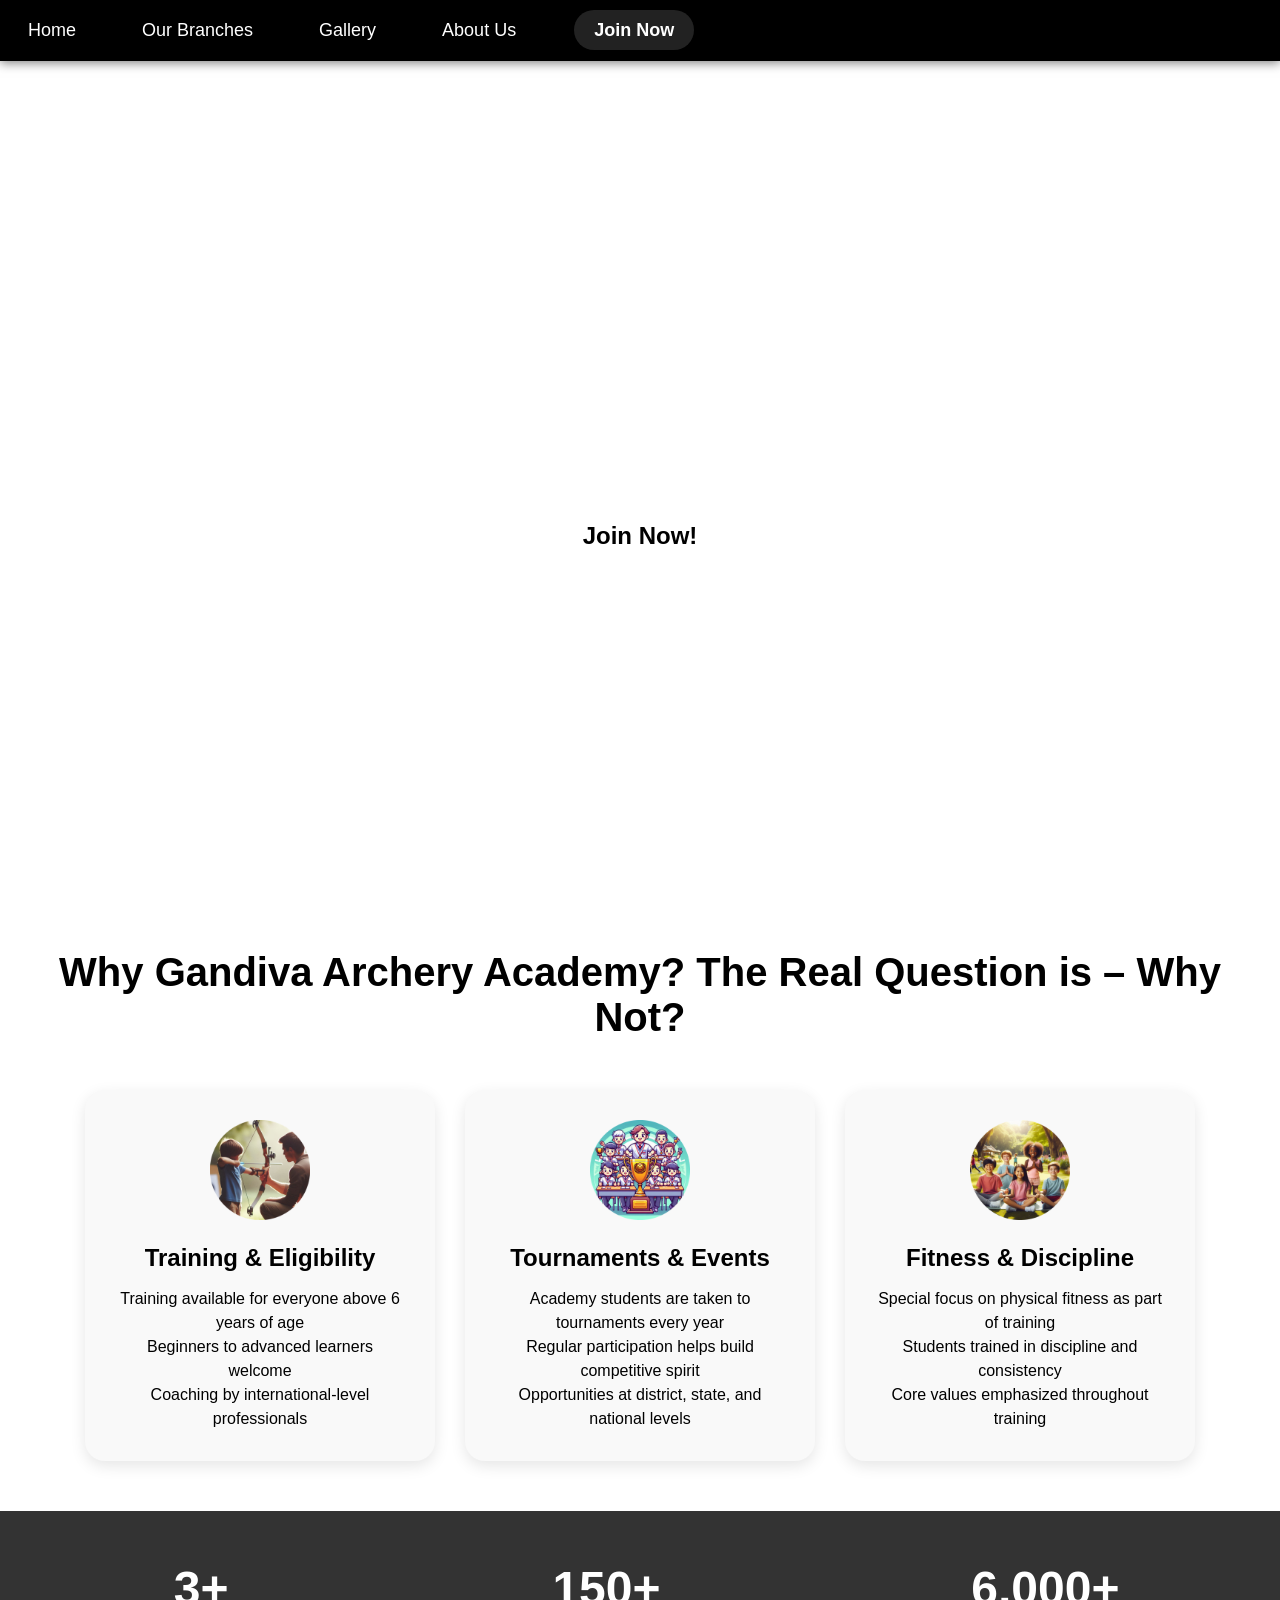
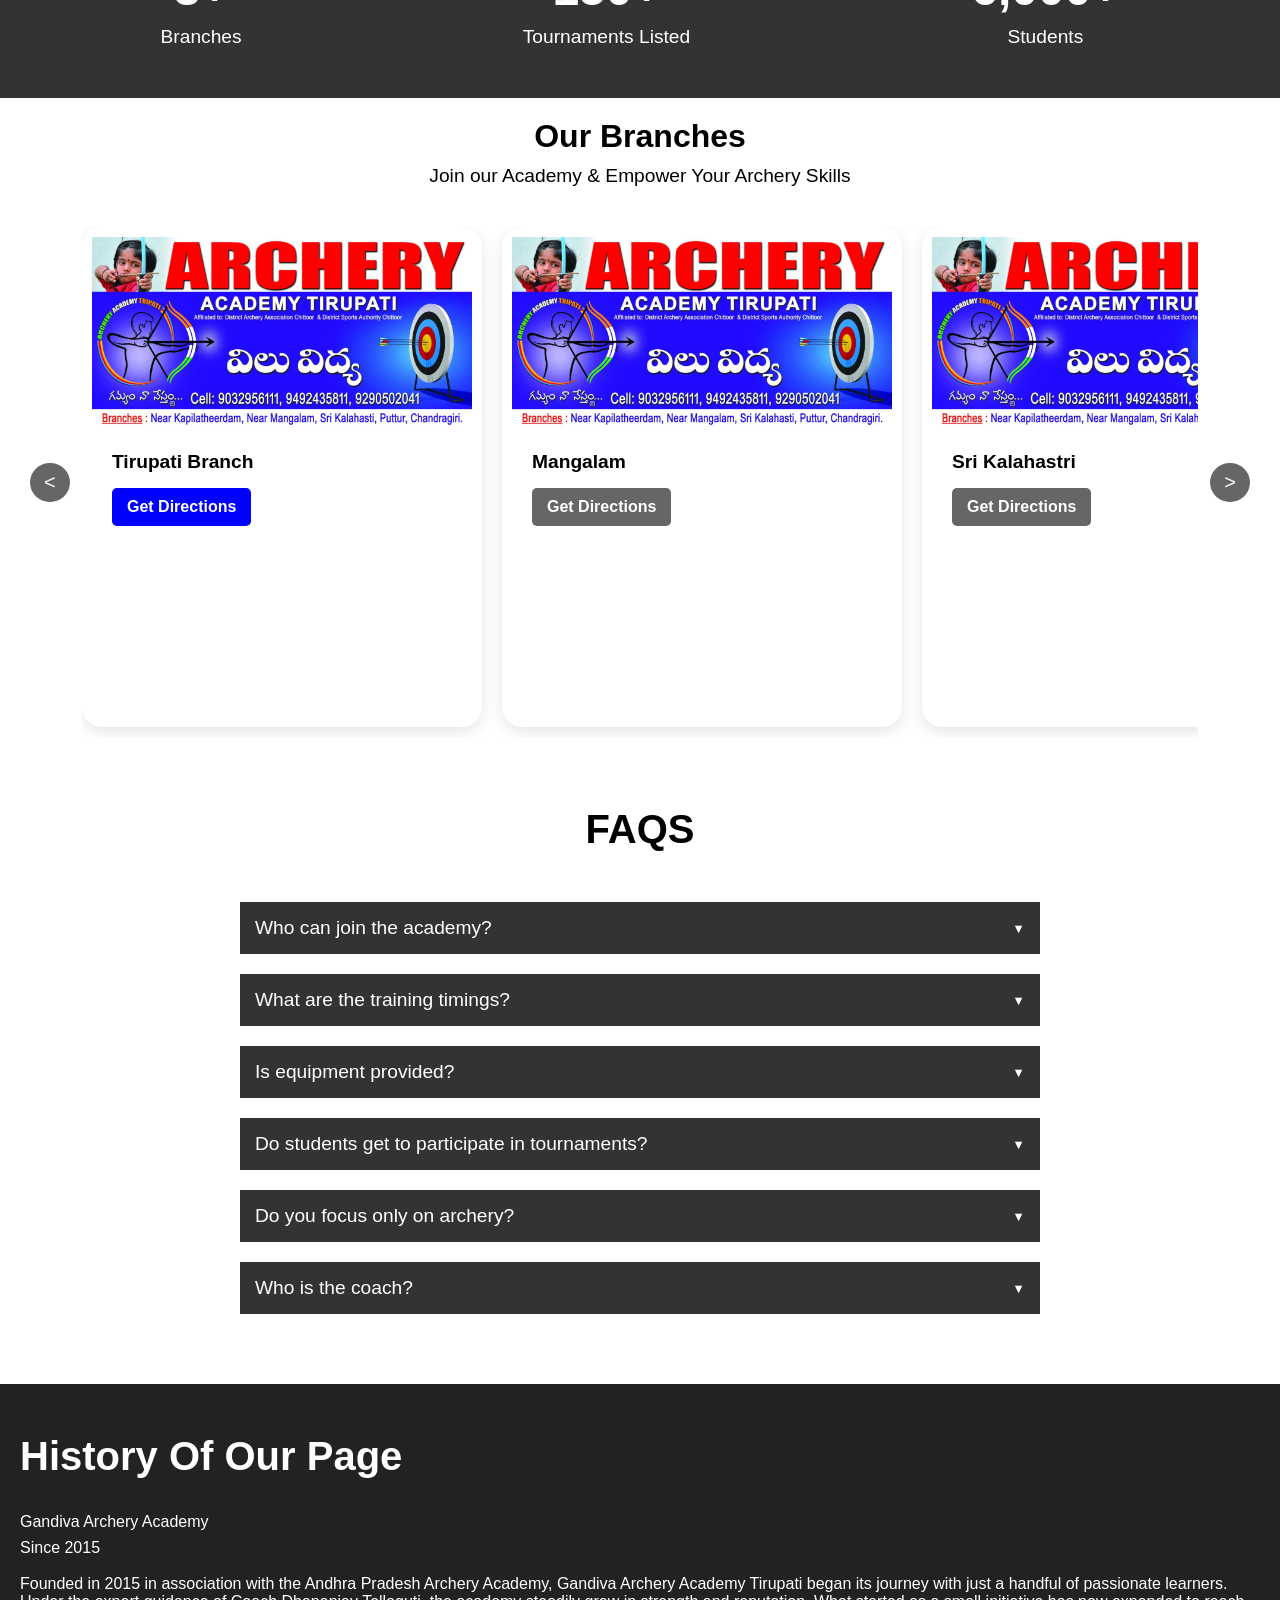
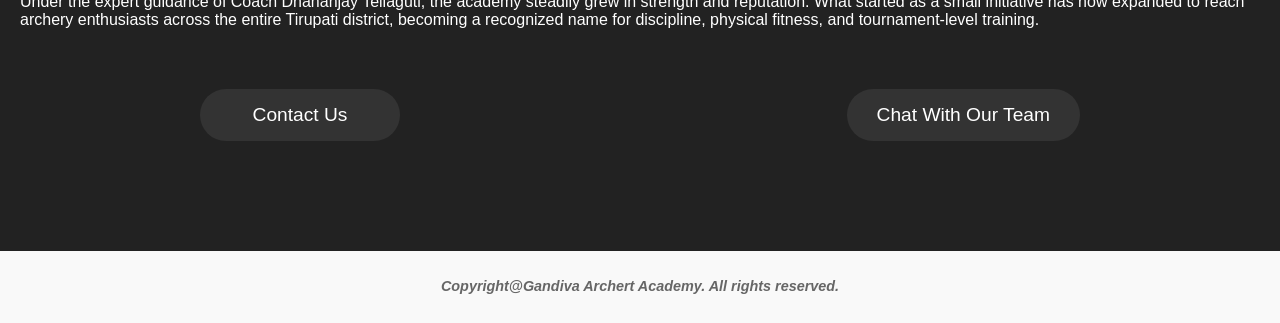
==== index.html @ 9c1a4961 "Add files via upload" ====
<!DOCTYPE html>
<html lang="en">

<head>
    <meta charset="UTF-8">
    <meta name="viewport" content="width=device-width, initial-scale=1.0">
    <title>Siddharth's Professional Meme Page</title>
    <link rel="stylesheet" href="styles.css">
    <link rel="stylesheet" href="https://cdnjs.cloudflare.com/ajax/libs/font-awesome/6.7.2/css/all.min.css"
        integrity="sha512-Evv84Mr4kqVGRNSgIGL/F/aIDqQb7xQ2vcrdIwxfjThSH8CSR7PBEakCr51Ck+w+/U6swU2Im1vVX0SVk9ABhg=="
        crossorigin="anonymous" referrerpolicy="no-referrer" />

</head>
<body>
    <!-- Navigation Menu -->
    <nav>
        <div class="menu-toggle" id="mobile-menu">
            <span class="bar"></span>
            <span class="bar"></span>
            <span class="bar"></span>
        </div>
        <!-- <div class="close-icon" id="close-icon">
        <i class="fas fa-times"></i>
        </div> -->
        <ul class="nav-list">
            <li><a href="#home" onclick="scrollToSection(event, 'home')">Home</a></li>
            <li><a href="#events" onclick="scrollToSection(event, 'events')">Our Branches</a></li>
            <li><a href="gallery.html">Gallery</a></li>
            <li><a href="#about" onclick="scrollToSection(event, 'about')">About Us</a></li>
            <li><a href="#" target="_blank" class="join">Join Now</a></li>
        </ul>
        <script>
            function scrollToSection(event, sectionId) {
                event.preventDefault();
                const section = document.getElementById(sectionId);
                if (section) {
                    section.scrollIntoView({ behavior: 'smooth' });
                }
            }
        </script>
    </nav>

    <!-- Hero Section -->
    <section id="home" class="hero">
        <div class="video-container">
            <video autoplay loop muted playsinline>
                <source src="videos/WhatsApp Video 2025-05-01 at 15.50.13.mp4" type="video/mp4">
            </video>
        </div>
        <div class="hero-content">
            <h1 id="typing-effect"></h1>
            <h2>Gandiva Archery Academy</h2>
            <script>
                const text = "JOIN THE LEGACY OF GANDIVA ARCHERY ACADEMY";
                let index = 0;
                function typeEffect() {
                    const typingElement = document.getElementById('typing-effect');
                    if (index < text.length) {
                        typingElement.textContent += text.charAt(index);
                        index++;
                        setTimeout(typeEffect, 150);
                    }
                }

                document.addEventListener('DOMContentLoaded', typeEffect);
            </script>
            <a href="https://www.instagram.com/siddhartha_memes/" target="_blank" class="cta-button">Join Now!</a>
        </div>
        <!-- Social Media Links -->
    </section>

    <!-- Features Section -->
    <section class="features">
        <h2>Why Gandiva Archery Academy? The Real Question is – Why Not?</h2>

        <div class="feature-cards">
            <div class="feature-card">
                <img src="images/Picsart_25-05-01_09-37-29-651.png" alt="Instant Updates">
                <h3>Training & Eligibility</h3>
                <p>Training available for everyone above 6 years of age</p>
                <p>Beginners to advanced learners welcome</p>
                <p>Coaching by international-level professionals</p>
            </div>

            <div class="feature-card">
                <img src="images/Picsart_25-05-01_09-37-50-270.png" alt="Fun Memes">
                <h3>Tournaments & Events</h3>
                <p>Academy students are taken to tournaments every year</p>
                <p>Regular participation helps build competitive spirit</p>
                <p>Opportunities at district, state, and national levels</p>
            </div>

            <div class="feature-card">
                <img src="images/Picsart_25-05-01_09-38-07-633.png" alt="Skills Growth">
                <h3>Fitness & Discipline</h3>
                <p>Special focus on physical fitness as part of training</p>
                <p>Students trained in discipline and consistency</p>
                <p>Core values emphasized throughout training</p>
                
            </div>
        </div>
    </section>

    <!-- Stats Section -->
    <section class="stats">
        <div class="stats-container">
            <div class="stat">
                <div class="stat-number">3+</div>
                <div class="stat-label">Branches</div>
            </div>

            <div class="stat">
                <div class="stat-number">150+</div>
                <div class="stat-label">Tournaments Listed</div>
            </div>

            <div class="stat">
                <div class="stat-number">6,000+</div>
                <div class="stat-label">Students</div>
            </div>
        </div>
    </section>

    <!-- Events Section -->
    <section id="events" class="events">
        <h2>Our Branches</h2>
        <p>Join our Academy & Empower Your Archery Skills</p>

        <div class="scroll-container">
            <button class="scroll-button left">&lt;</button>

            <div class="events-container">
                <div class="event-card">
                    <img src="images/WhatsApp Image 2025-04-28 at 11.18.06.jpeg" alt="IOT DAY" class="event-image">
                    <div class="event-details">
                        <h4>Tirupati Branch </h4>
        
                        <a href="https://maps.app.goo.gl/iEU2WE9cXmrAGyV1A" class="register-open-button">Get Directions</a>
                    </div>
                </div>
                <div class="event-card">
                    <img src="images/WhatsApp Image 2025-04-28 at 11.18.06.jpeg" alt="Siddharth Quest 2K25" class="event-image">
                    <div class="event-details">
                        <h4>Mangalam</h4>
                        <a href="https://maps.app.goo.gl/zHtxV1F56k3gF4SAA" class="register-closed-button">Get Directions</a>
                    </div>
                </div>
                
                <div class="event-card">
                    <img src="images/WhatsApp Image 2025-04-28 at 11.18.06.jpeg" alt="Siddharth HackFest 2K25" class="event-image">
                    <div class="event-details">
                        <h4>Sri Kalahastri</h4>
                        <a href="https://maps.app.goo.gl/9iZY21duYZuy96Hw5" class="register-closed-button">Get Directions</a>
                    </div>
                </div>
                
            </div>
            <button class="scroll-button right">&gt;</button>
        </div>
    </section>

    <!-- FAQs Section -->
    <section class="faqs">
        <h2>FAQS</h2>

        <div class="faq-container">
            <details class="faq-item">
                <summary class="faq-question"> Who can join the academy?</summary>
                <div class="faq-answer">Anyone aged 6 and above is welcome to join! We train beginners and experienced archers alike.</div>
            </details>

            <details class="faq-item">
                <summary class="faq-question">What are the training timings?</summary>
                <div class="faq-answer">Timings vary based on batches. Please contact us directly or visit the academy for the latest schedule.</div>
            </details>

            <details class="faq-item">
                <summary class="faq-question">Is equipment provided?</summary>
                <div class="faq-answer">Yes, all essential archery equipment is provided during training sessions.</div>
            </details>

            <details class="faq-item">
                <summary class="faq-question">Do students get to participate in tournaments?</summary>
                <div class="faq-answer">Absolutely! We encourage and train our students for state and national level tournaments every year.</div>
            </details>

            <details class="faq-item">
                <summary class="faq-question">Do you focus only on archery?</summary>
                <div class="faq-answer">While archery is our core focus, we also emphasize physical fitness and discipline as key elements of the training.</div>
            </details>

            <details class="faq-item">
                <summary class="faq-question">Who is the coach?</summary>
                <div class="faq-answer">Our sessions are led by Coach Dhananjay Tellaguti, in collaboration with the Andhra Pradesh Archery Academy.</div>
            </details>
        </div>
    </section>

    <!-- History Section -->
    <section id="about" class="history">
        <h2>History Of Our Page</h2>
        <p> Gandiva Archery Academy
            <br>
            Since 2015
<p>

</p>
Founded in 2015 in association with the Andhra Pradesh Archery Academy, Gandiva Archery Academy Tirupati began its journey with just a handful of passionate learners. Under the expert guidance of Coach Dhananjay Tellaguti, the academy steadily grew in strength and reputation.
What started as a small initiative has now expanded to reach archery enthusiasts across the entire Tirupati district, becoming a recognized name for discipline, physical fitness, and tournament-level training.
        <div class="contact-buttons">
            <a href="#" target="_blank" class="contact-button">Contact Us</a>
            <a href="#" target="_blank" class="contact-button">Chat With Our Team</a>
        </div>
    </section>
    <!-- Footer -->
    <footer>
    <p>Copyright@Gandiva Archert Academy. All rights reserved.</p>
    </footer>

    <script src="script.js"></script>
</body>

</html>
---- styles.css ----
* {
    margin: 0;
    padding: 0;
    box-sizing: border-box;
    font-family: Arial, sans-serif;
}

body {
    overflow-x: hidden;
}
nav {
    background-color: rgba(0, 0, 0, 1);
    padding: 20px;
    width: 100%;
    top: 0;
    z-index: 10;
    position: fixed;
    display: flex;
    justify-content: space-between;
    align-items: center;
    transition: background-color 0.3s;
    box-shadow: 0 2px 10px rgba(0, 0, 0, 0.5);
    backdrop-filter: blur(10px);
}
nav ul {
    display: flex;
    list-style: none;
    justify-content: center;
    align-items: center;
    margin: 0;
    padding: 0;
    flex-wrap: wrap;
    gap: 20px;
}

nav ul li {
    margin-right: 30px;
}

nav ul li a {
    color: white;
    text-decoration: none;
    font-size: 18px;
    padding: 5px 8px;
}

nav ul li a:hover {
    background-color: #444;
    color: white;
    border-radius: 5px;
}

.join {
    background-color: #222;
    color: white;
    padding: 10px 20px;
    border-radius: 30px;
    font-size: 18px;
    text-decoration: none;
    font-weight: bold;
    transition: background-color 0.3s;
}

.join:hover {
    background-color: #444;
    border-radius: 30px;

}

.menu-toggle {
    display: none;
    flex-direction: column;
    cursor: pointer;
    gap: 5px;
    position: absolute;
    top: 15px;
    right: 20px;
}

.menu-toggle .bar {
    width: 25px;
    height: 3px;
    background-color: white;
    border-radius: 2px;
}
.close-icon{
    display: none;
    flex-direction: column;
    cursor: pointer;
    gap: 5px;
    position: absolute;
    top: 15px;
    right: 20px;
    color: white;
}
.nav-list {
    display: flex;
    flex-direction: row;
    justify-content: center;
    align-items: center;
}

.nav-list.active {
    display: flex;
    flex-direction: column;
    position: absolute;
    top: 40px;
    left: 0;
    width: 100%;
    background-color: rgba(0, 0, 0, 0.9);
    padding: 20px 0;
    z-index: 100;
}
.nav-list.active li {
    margin: 10px 0;
}
.nav-list select {
    background-color: rgba(0, 0, 0, 0.9);
    color: white;
    border: none;
    padding: 8px;
    border-radius: 5px;
    font-size: 18px;
    cursor: pointer;
    /* appearance: none; */
    outline: none;
    transition: background-color 0.3s ease, color 0.3s ease;
}
.nav-list select:hover {
    background-color: #444;
}
.nav-list select option {
    background-color: #222;
    color: white;
}
.hero {
    height: 100vh;
    display: flex;
    flex-direction: column;
    justify-content: center;
    align-items: center;
    text-align: center;
    color: rgb(255, 255, 255);
    position: relative;
}
.video-container {
    position: absolute;
    top: 0;
    left: 0;
    width: 100%;
    height: 100%;
    overflow: hidden;
    z-index: -1;
}

.video-container video {
    width: 100%;
    height: 100%;
    object-fit: cover;
}

.hero::before {
    content: "";
    position: absolute;
    top: 0;
    left: 0;
    width: 100%;
    height: 100%;
    /* background-color: rgba(0, 0, 0, 0.1); */
}

.hero-content {
    position: relative;
    z-index: 1;
    max-width: 800px;
    padding: 0 20px;
}

.hero h1 {
    font-size: 3.5rem;
    margin-bottom: 20px;
}

.hero h2 {
    font-size: 2rem;
    margin-bottom: 30px;
}

.cta-button {
    display: inline-block;
    background-color: white;
    color: black;
    padding: 15px 30px;
    border-radius: 30px;
    font-size: 1.5rem;
    font-weight: bold;
    text-decoration: none;
    margin-top: 20px;
    border: 2px solid white;
    box-shadow: 0 0 10px rgba(255, 255, 255, 0.7);
}

.social-media {
    display: flex;
    justify-content: center;
    align-items: center;
    gap: 20px;
    margin: 20px 0;
}

.social-icon {
    color: white;
    font-size: 2rem;
    text-decoration: none;
    transition: transform 0.3s ease, color 0.3s ease;
    position: relative;
    z-index: 1;
}

.social-icon:hover {
    transform: scale(1.2);
    color: #ff4500; /* Change to your desired hover color */
}
.features {
    padding: 50px 20px;
    background-color: white;
}

.features h2 {
    text-align: center;
    font-size: 2.5rem;
    margin-bottom: 50px;
}

.feature-cards {
    display: flex;
    flex-wrap: wrap;
    justify-content: center;
    gap: 30px;
}

.feature-card {
    background-color: #f9f9f9;
    border-radius: 20px;
    padding: 30px;
    box-shadow: 0 5px 15px rgba(0, 0, 0, 0.1);
    max-width: 350px;
    text-align: center;
}

.feature-card img {
    width: 100px;
    height: 100px;
    margin-bottom: 20px;
}

.feature-card h3 {
    font-size: 1.5rem;
    margin-bottom: 15px;
}

.feature-card p {
    font-size: 1rem;
    line-height: 1.5;
}

.stats {
    background-color: #333;
    color: white;
    padding: 30px 20px;
    text-align: center;
}

.stats-container {
    display: flex;
    justify-content: space-around;
    flex-wrap: wrap;
}

.stat {
    margin: 20px;
}

.stat-number {
    font-size: 3rem;
    font-weight: bold;
    margin-bottom: 10px;
}

.stat-label {
    font-size: 1.2rem;
}

.events {
    text-align: center;
    padding: 20px;
}

.events h2 {
    font-size: 2rem;
    margin-bottom: 10px;
}

.events p {
    font-size: 1.2rem;
    margin-bottom: 40px;
}

/* Scrollable container */
.scroll-container {
    position: relative;
    display: flex;
    align-items: center;
    justify-content: center;
    max-width: 100%;
    overflow: hidden;
}

/* Horizontal scrolling area */
.events-container {
    display: flex;
    gap: 20px;
    overflow-x: auto;
    white-space: nowrap;
    scroll-behavior: smooth;
    padding-bottom: 10px;
    max-width: 90%;
}

.events-container::-webkit-scrollbar {
    display: block;
}

/* Event Card */
.event-card {
    background-color: white;
    border-radius: 20px;
    overflow: hidden;
    width: 400px;
    height: 500px;
    flex: 0 0 auto;
    text-align: left;
    color: black;
    box-shadow: 0 5px 15px rgba(0, 0, 0, 0.1);
    scroll-snap-align: start;
    padding: 10px;
}

.event-image {
    width: 100%;
    /* height: 200px; */
    object-fit: cover;
}

.event-details {
    padding: 20px;
}

.event-details h3 {
    font-size: 1.5rem;
    margin-bottom: 10px;
}

.event-details h4 {
    font-size: 1.2rem;
    margin-bottom: 15px;
}

.event-details p {
    font-size: 1rem;
    margin-bottom: 10px;
}
.register-open-button{
    background-color: blue;
    display: inline-block;
    text-decoration: none;
    padding: 10px 15px;
    color: white;
    border-radius: 5px;
    font-weight: bold;
}
.register-open-button:hover {
    background-color: #0056b3;
}
.register-closed-button {
    background-color: #666;
    display: inline-block;
    text-decoration: none;
    padding: 10px 15px;
    color: white;
    border-radius: 5px;
    font-weight: bold;
}

.register-closed-button:hover {
    background-color: #d43f3f;
}

/* Scroll Buttons */
.scroll-button {
    position: absolute;
    background-color: #666;
    color: #f9f9f9;
    border: none;
    padding: 8px 14px;
    cursor: pointer;
    font-size: 20px;
    border-radius: 50%;
    transition: background 0.3s;
}

.scroll-button:hover {
    background-color: rgb(109, 104, 104);
}

.left {
    left: 10px;
}

.right {
    right: 10px;
}
footer {
    background-color: #f9f9f9;
    padding: 20px;
    text-align: center;
    font-size: 0.9rem;
    color: #666;
    line-height: 1.5;
}

footer p {
    margin: 5px 0;
}

footer p:first-child {
    font-weight: bold;
}

footer p:last-child {
    font-style: italic;
}
/* Responsive styles */
@media (max-width: 768px) {
    .event-card {
        max-width: 100%;
        margin: 10px 0;
    }

    .events h3 {
        font-size: 1.8rem;
    }

    .events h4 {
        font-size: 1.3rem;
    }

    .events p {
        font-size: 1rem;
    }

    .event-details h3 {
        font-size: 1.5rem;
    }

    .event-details h4 {
        font-size: 1.2rem;
    }
}

@media (max-width: 480px) {
    .events h3 {
        font-size: 1.5rem;
    }

    .events h4 {
        font-size: 1.2rem;
    }

    .events p {
        font-size: 0.9rem;
    }

    .event-details h3 {
        font-size: 1.2rem;
    }

    .event-details h4 {
        font-size: 1rem;
    }

    .event-meta-icon {
        font-size: 1.2rem;
    }
}

.register-button {
    display: block;
    background-color: #333;
    color: white;
    padding: 15px;
    border-radius: 10px;
    text-align: center;
    font-size: 1.2rem;
    font-weight: bold;
    text-decoration: none;
    margin-top: 20px;
}

.faqs {
    padding: 50px 20px;
    background-color: white;
}

.faqs h2 {
    text-align: center;
    font-size: 2.5rem;
    margin-bottom: 50px;
}

.faq-container {
    max-width: 800px;
    margin: 0 auto;
}

.faq-item {
    margin-bottom: 20px;
}

.faq-question {
    background-color: #333;
    color: white;
    padding: 15px;
    font-size: 1.2rem;
    cursor: pointer;
    position: relative;
    display: flex;
    justify-content: space-between;
    align-items: center;
}

.faq-question::after {
    content: "▼";
    font-size: 0.8rem;
}

.faq-answer {
    background-color: #f9f9f9;
    padding: 20px;
    font-size: 1rem;
    line-height: 1.5;
    border: 1px solid #ddd;
}

.history {
    background-color: #222;
    color: white;
    padding: 50px 20px;
}

.history h2 {
    font-size: 2.5rem;
    margin-bottom: 30px;
}

.history p {
    font-size: 1rem;
    line-height: 1.6;
    margin-bottom: 15px;
    max-width: 900px;
}

.contact-buttons {
    display: flex;
    flex-wrap: wrap;
    justify-content: space-between;
    max-width: 900px;
    margin: 50px auto;
}

.contact-button {
    background-color: #333;
    color: white;
    padding: 15px 30px;
    border-radius: 30px;
    font-size: 1.2rem;
    text-decoration: none;
    text-align: center;
    min-width: 200px;
    margin: 10px;
}

footer {
    background-color: #f9f9f9;
    padding: 20px;
    text-align: center;
    font-size: 0.9rem;
    color: #666;
}
.footer-link-director{
    text-decoration:none;
    color: #666;
    font-weight: bold;
    transition: color 0.3s;

}
/* Responsive styles */
@media (max-width: 768px) {
    nav ul {
        flex-wrap: wrap;
        justify-content: center;
    }

    nav ul li {
        margin: 5px 10px;
    }

    .menu-toggle,.close-icon {
        display: flex;
    }

    .nav-list {
        display: none;
        flex-direction: column;
    }

    .nav-list.active {
        display: flex;
    }
    .nav-list select {
        padding: 10px 10px;
        background-color: transparent;
    }
    .nav-list select option{
        background-color: #222;
        color: white;
    }

    .hero h1 {
        font-size: 2.5rem;
    }

    .hero h2 {
        font-size: 1.5rem;
    }

    .cta-button {
        font-size: 1.2rem;
        padding: 10px 20px;
    }

    .feature-cards {
        flex-direction: column;
        align-items: center;
    }

    .feature-card {
        width: 100%;
    }

    .stats-container {
        flex-direction: column;
        align-items: center;
    }

    .stat-number {
        font-size: 2.5rem;
    }

    .event-card {
        width: 100%;
    }

    .event-details h3 {
        font-size: 1.5rem;
    }

    .event-details h4 {
        font-size: 1.2rem;
    }

    .faq-container {
        padding: 0 10px;
    }

    .faq-question {
        font-size: 1rem;
    }

    .faq-answer {
        font-size: 0.9rem;
    }

    .history p {
        font-size: 0.9rem;
    }

    .contact-buttons {
        flex-direction: column;
        align-items: center;
    }

    .contact-button {
        width: 100%;
        margin: 10px 0;
    }

    footer {
        font-size: 0.8rem;
    }
}

button, .cta-button, .join, .register-button, .contact-button {
    transition: transform 0.3s ease, background-color 0.3s ease;
}

button:hover, .cta-button:hover, .join:hover, .register-button:hover, .contact-button:hover {
    transform: scale(1.05);
}
@media (max-width: 480px) {
    .nav-list select {
        font-size: 12px;
        padding: 5px 8px;
    }
    .hero h1 {
        font-size: 2rem;
    }

    .hero h2 {
        font-size: 1.2rem;
    }

    .cta-button {
        font-size: 1rem;
        padding: 8px 16px;
    }

    .feature-card img {
        width: 80px;
        height: 80px;
    }

    .feature-card h3 {
        font-size: 1.2rem;
    }

    .feature-card p {
        font-size: 0.9rem;
    }
}
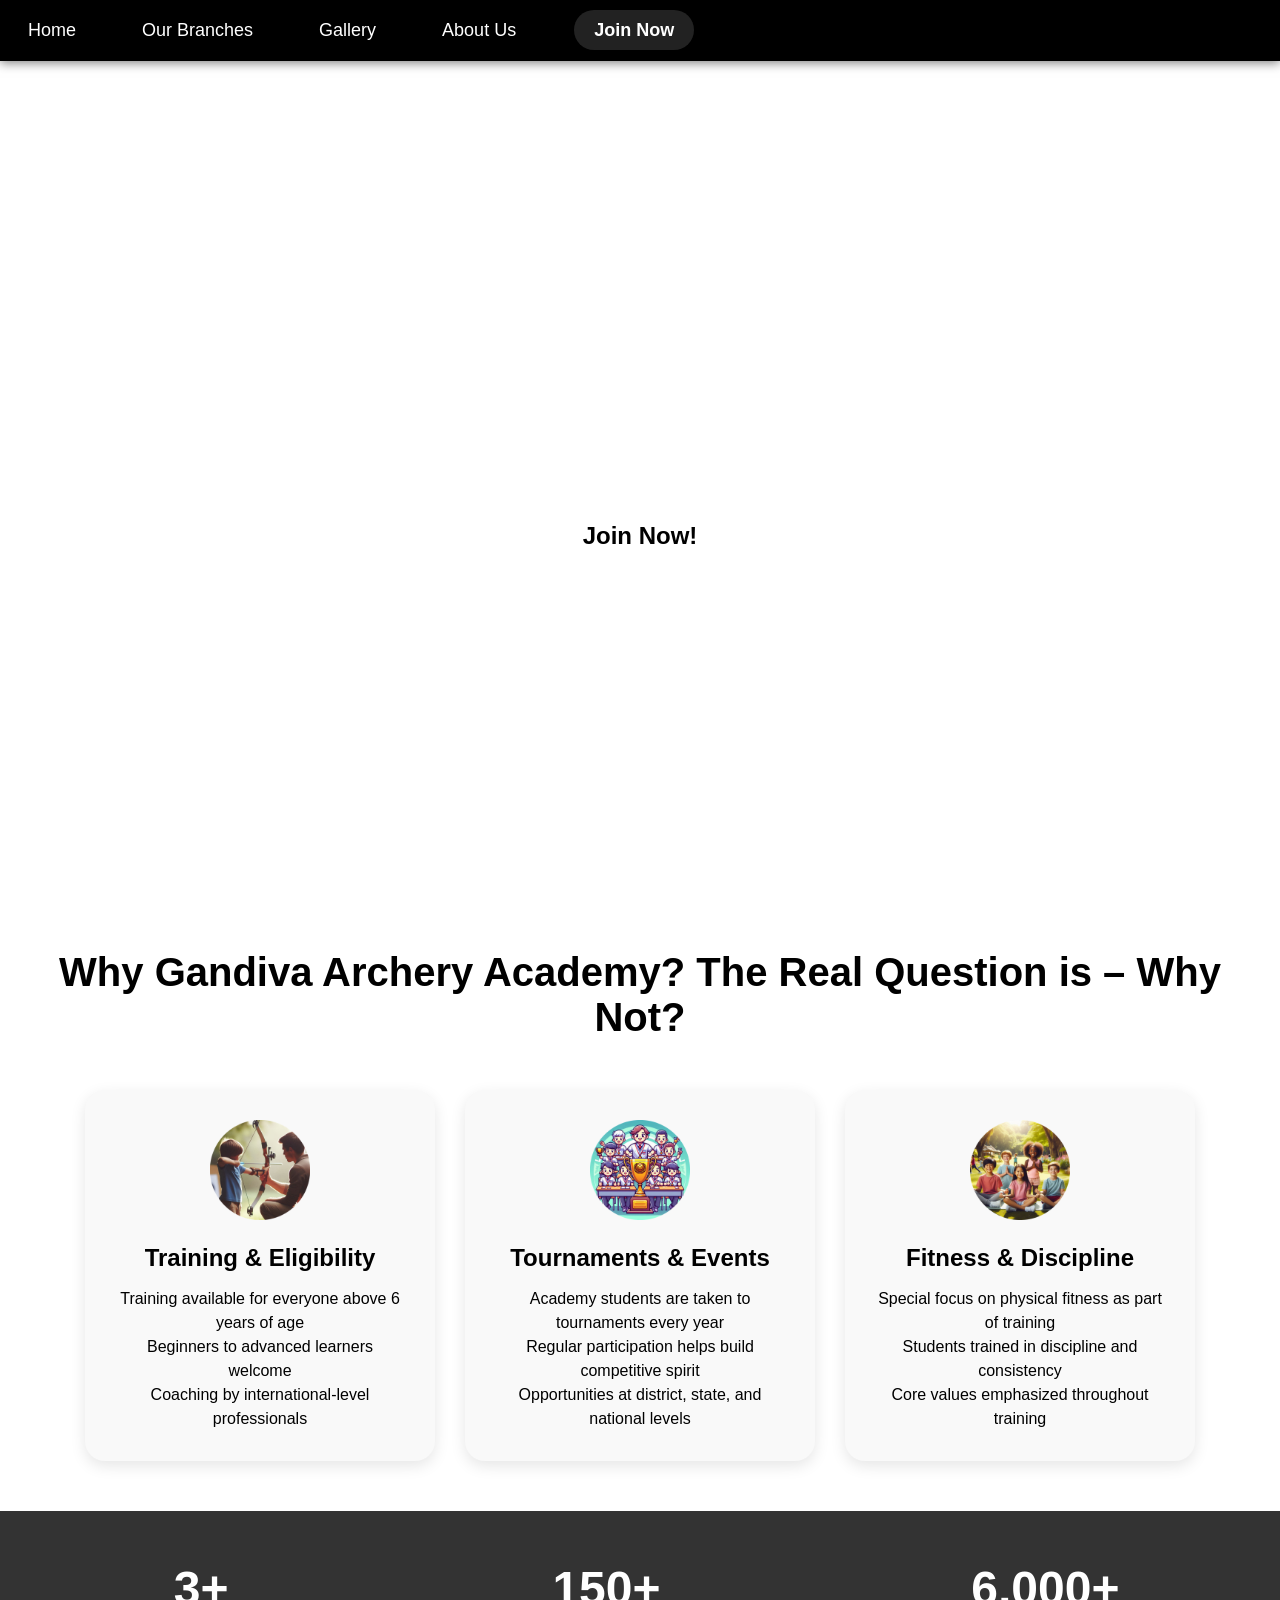
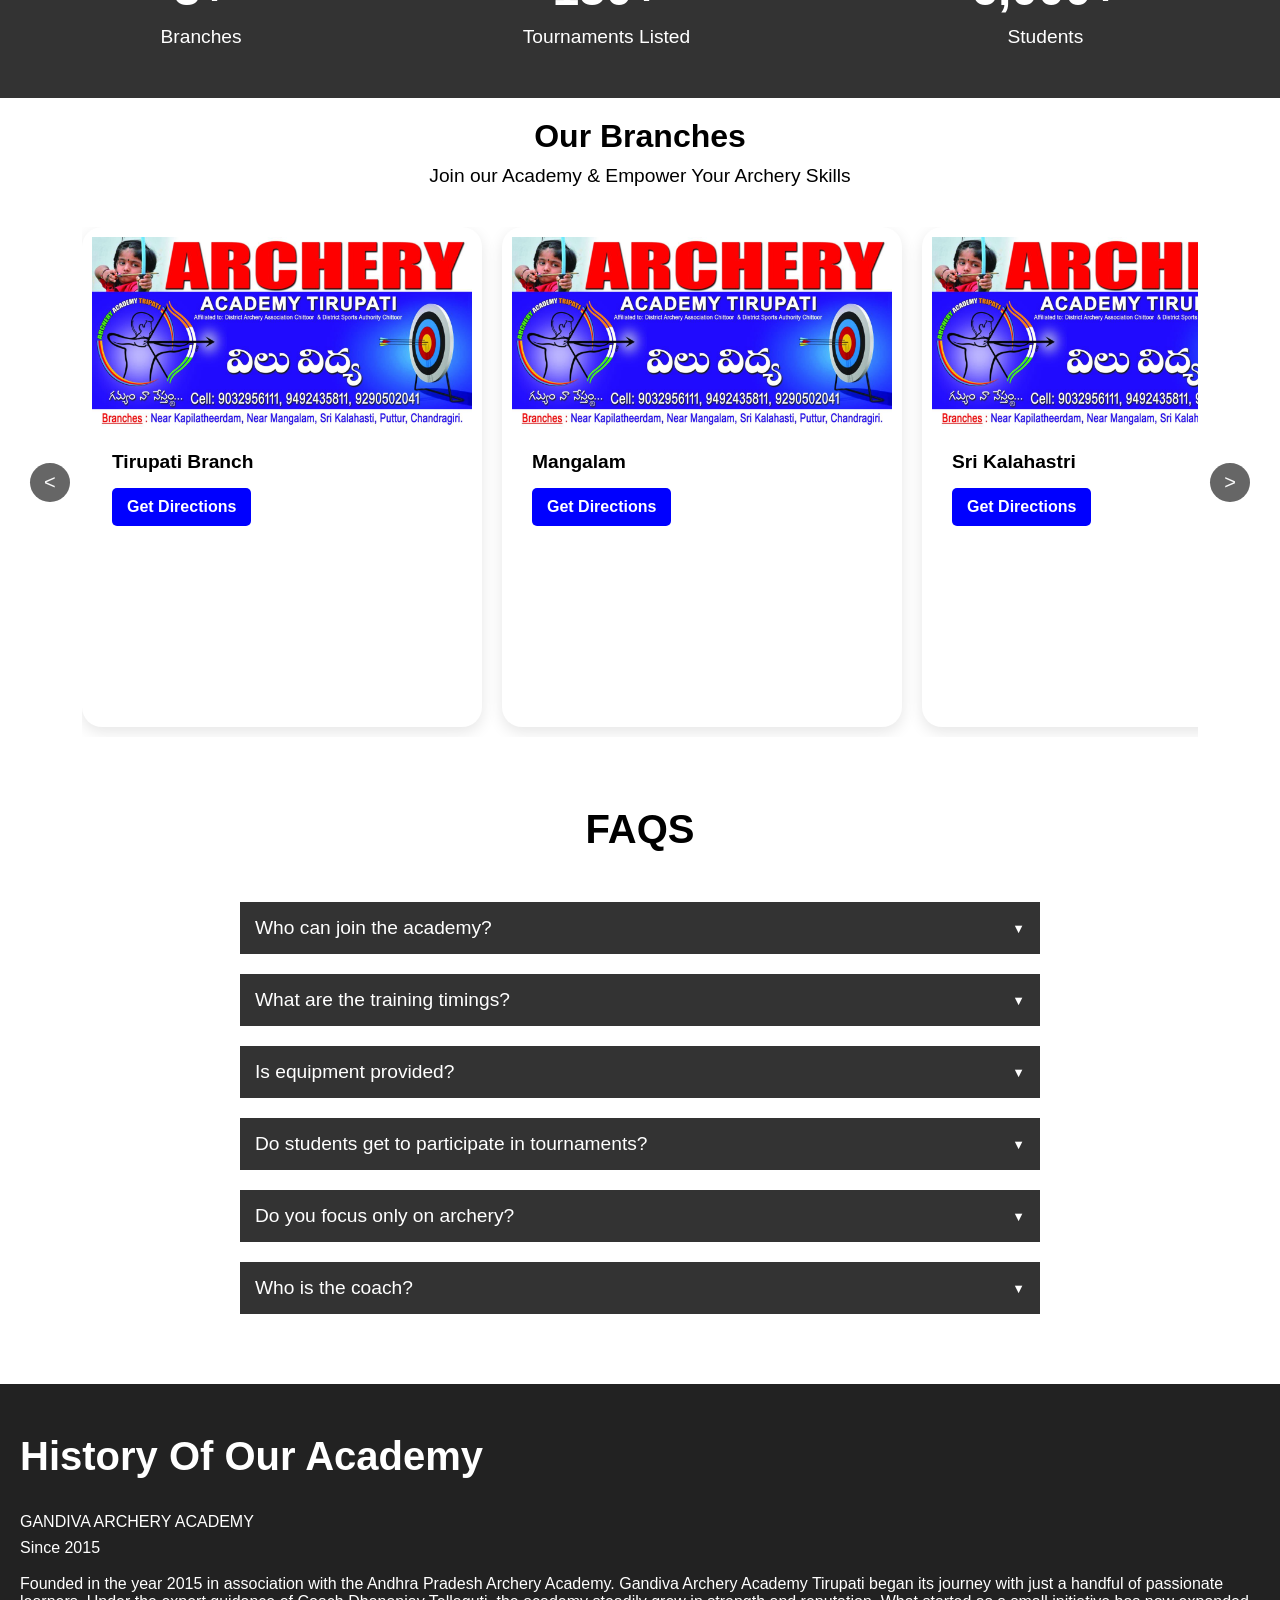
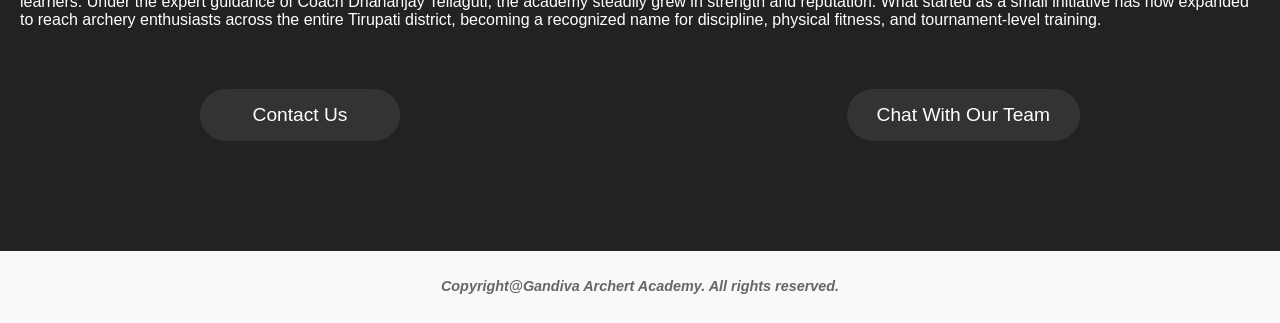
==== commit dea42f0c: "Update index.html" ====
--- a/index.html
+++ b/index.html
@@ -4,7 +4,7 @@
 <head>
     <meta charset="UTF-8">
     <meta name="viewport" content="width=device-width, initial-scale=1.0">
-    <title>Siddharth's Professional Meme Page</title>
+    <title>Gandiva Archery Academy</title>
     <link rel="stylesheet" href="styles.css">
     <link rel="stylesheet" href="https://cdnjs.cloudflare.com/ajax/libs/font-awesome/6.7.2/css/all.min.css"
         integrity="sha512-Evv84Mr4kqVGRNSgIGL/F/aIDqQb7xQ2vcrdIwxfjThSH8CSR7PBEakCr51Ck+w+/U6swU2Im1vVX0SVk9ABhg=="
@@ -27,7 +27,7 @@
             <li><a href="#events" onclick="scrollToSection(event, 'events')">Our Branches</a></li>
             <li><a href="gallery.html">Gallery</a></li>
             <li><a href="#about" onclick="scrollToSection(event, 'about')">About Us</a></li>
-            <li><a href="#" target="_blank" class="join">Join Now</a></li>
+            <li><a href="https://docs.google.com/forms/d/e/1FAIpQLScUXZJmdBhrsPqEwpQYn6-pprLc7WLw1v993dwWkay2E-fRBQ/viewform" target="_blank" class="join">Join Now</a></li>
         </ul>
         <script>
             function scrollToSection(event, sectionId) {
@@ -64,7 +64,7 @@
 
                 document.addEventListener('DOMContentLoaded', typeEffect);
             </script>
-            <a href="https://www.instagram.com/siddhartha_memes/" target="_blank" class="cta-button">Join Now!</a>
+            <a href="https://docs.google.com/forms/d/e/1FAIpQLScUXZJmdBhrsPqEwpQYn6-pprLc7WLw1v993dwWkay2E-fRBQ/viewform" target="_blank" class="cta-button">Join Now!</a>
         </div>
         <!-- Social Media Links -->
     </section>
@@ -198,18 +198,18 @@
 
     <!-- History Section -->
     <section id="about" class="history">
-        <h2>History Of Our Page</h2>
-        <p> Gandiva Archery Academy
+        <h2>History Of Our Academy</h2>
+        <p> GANDIVA ARCHERY ACADEMY
             <br>
             Since 2015
 <p>
 
 </p>
-Founded in 2015 in association with the Andhra Pradesh Archery Academy, Gandiva Archery Academy Tirupati began its journey with just a handful of passionate learners. Under the expert guidance of Coach Dhananjay Tellaguti, the academy steadily grew in strength and reputation.
+Founded in the year 2015 in association with the Andhra Pradesh Archery Academy. Gandiva Archery Academy Tirupati began its journey with just a handful of passionate learners. Under the expert guidance of Coach Dhananjay Tellaguti, the academy steadily grew in strength and reputation.
 What started as a small initiative has now expanded to reach archery enthusiasts across the entire Tirupati district, becoming a recognized name for discipline, physical fitness, and tournament-level training.
         <div class="contact-buttons">
-            <a href="#" target="_blank" class="contact-button">Contact Us</a>
-            <a href="#" target="_blank" class="contact-button">Chat With Our Team</a>
+            <a href="https://forms.gle/UGGmj3STRPbMnqMt5" target="_blank" class="contact-button">Contact Us</a>
+            <a href="https://forms.gle/UGGmj3STRPbMnqMt5" target="_blank" class="contact-button">Chat With Our Team</a>
         </div>
     </section>
     <!-- Footer -->
--- a/styles.css
+++ b/styles.css
@@ -383,7 +383,7 @@
     background-color: #0056b3;
 }
 .register-closed-button {
-    background-color: #666;
+    background-color: blue;
     display: inline-block;
     text-decoration: none;
     padding: 10px 15px;
@@ -393,7 +393,7 @@
 }
 
 .register-closed-button:hover {
-    background-color: #d43f3f;
+    background-color: #0056b3;
 }
 
 /* Scroll Buttons */
@@ -747,4 +747,4 @@
     .feature-card p {
         font-size: 0.9rem;
     }
-}+}
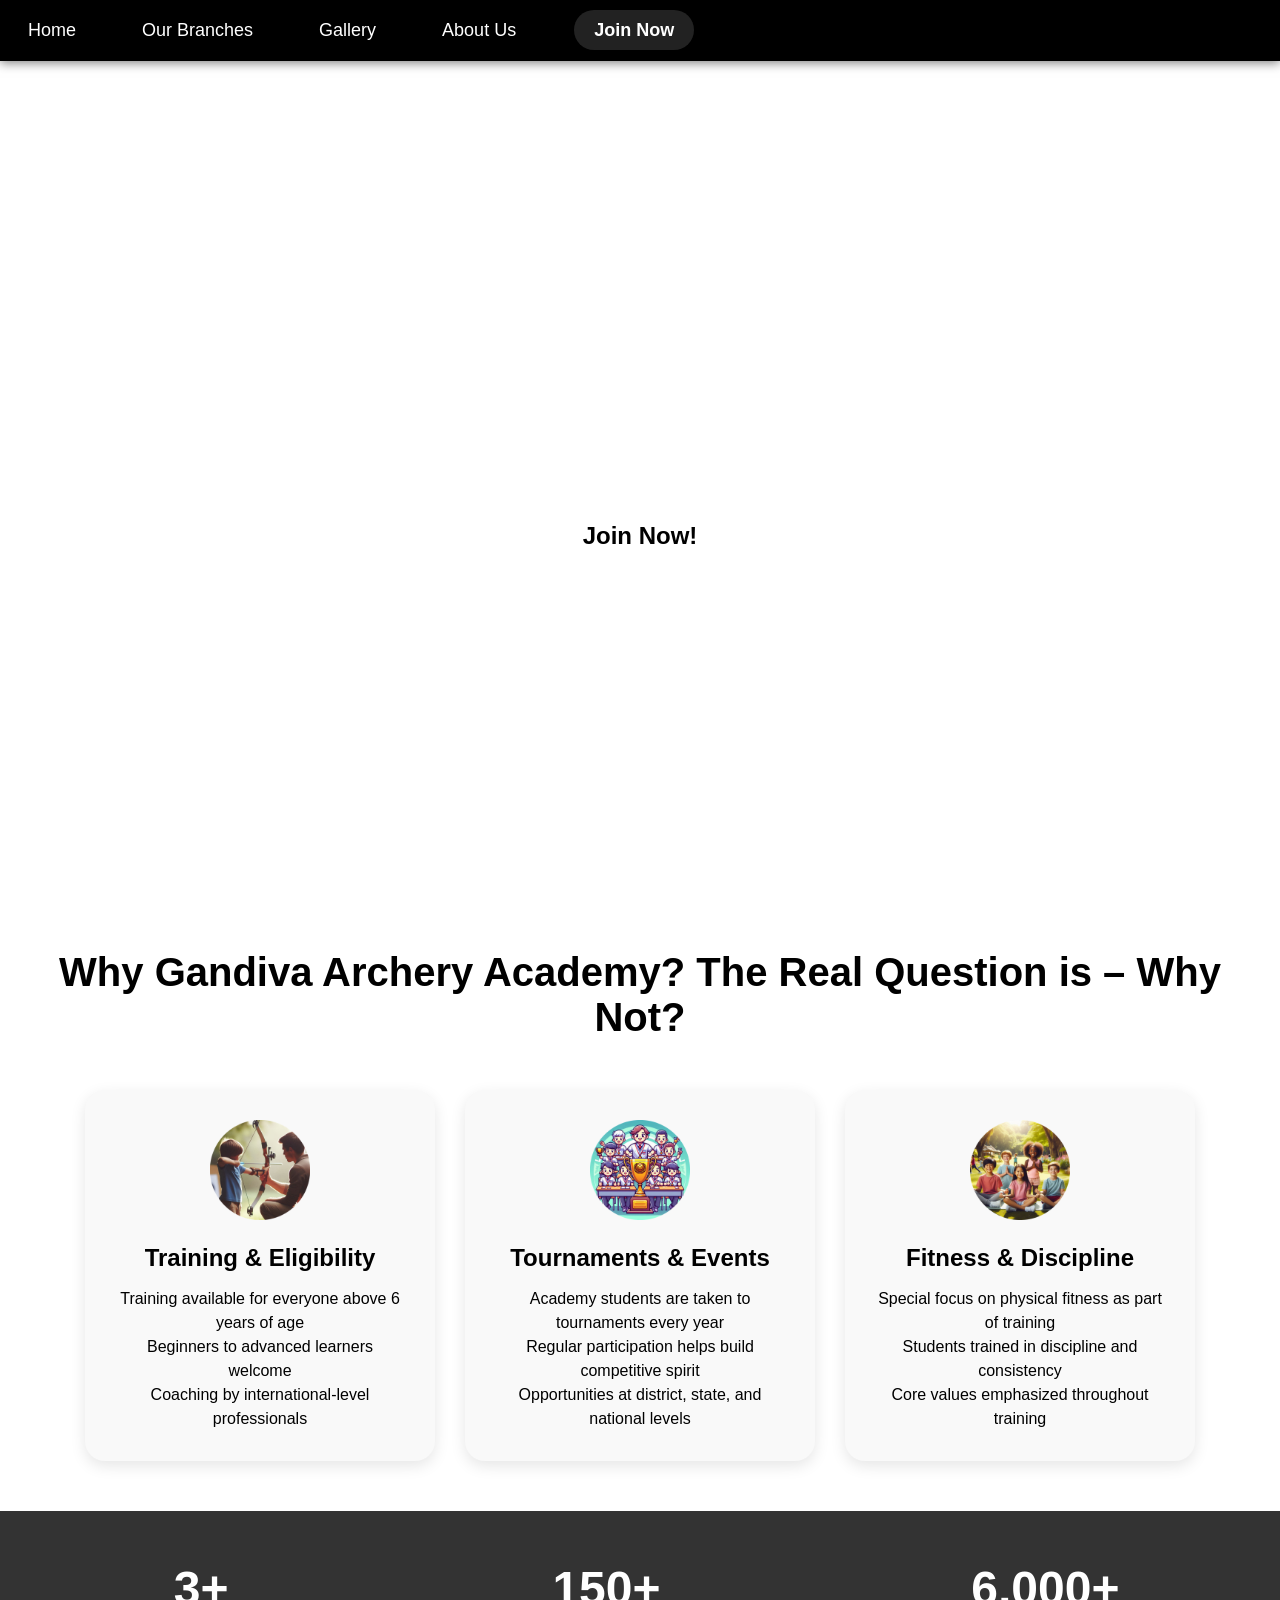
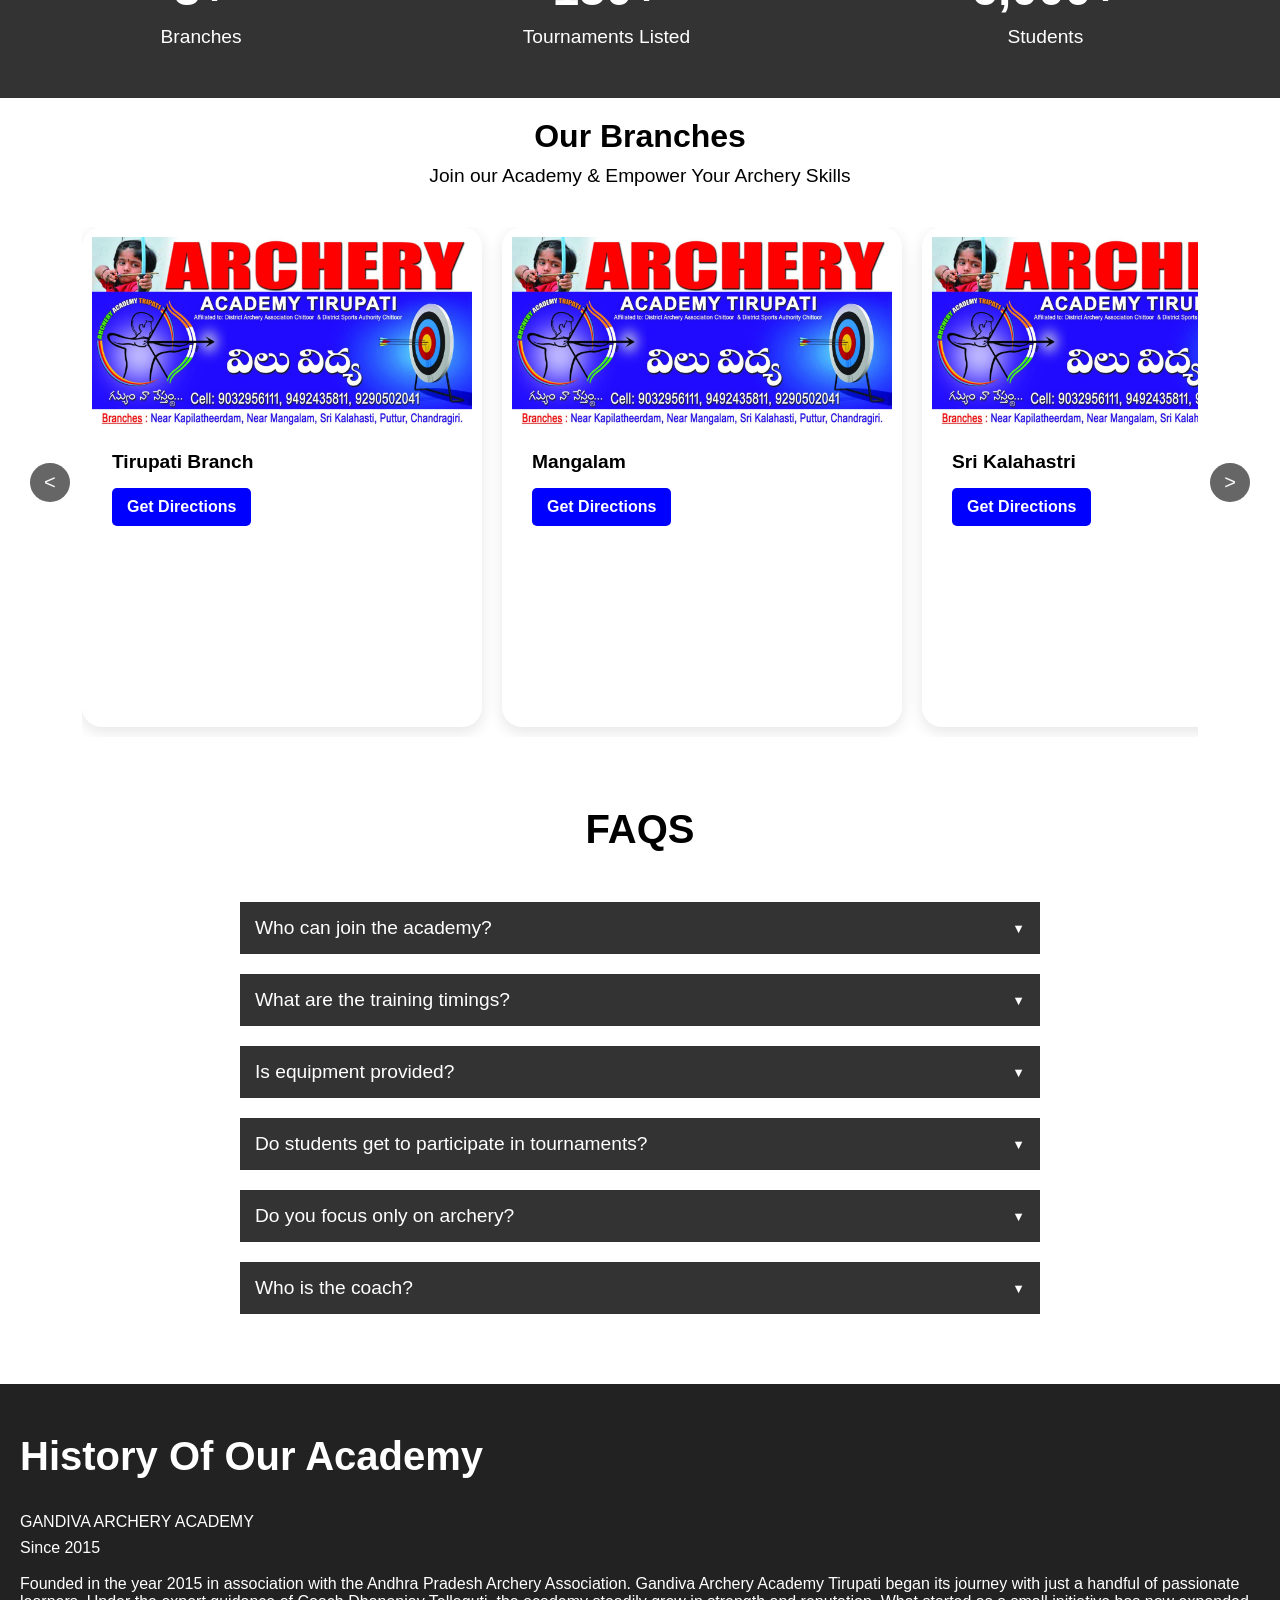
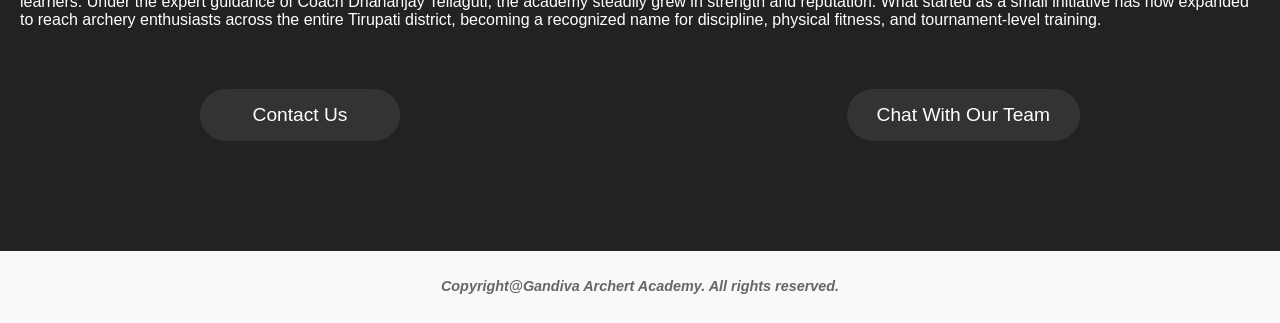
==== commit f7858b11: "Update index.html" ====
--- a/index.html
+++ b/index.html
@@ -205,7 +205,7 @@
 <p>
 
 </p>
-Founded in the year 2015 in association with the Andhra Pradesh Archery Academy. Gandiva Archery Academy Tirupati began its journey with just a handful of passionate learners. Under the expert guidance of Coach Dhananjay Tellaguti, the academy steadily grew in strength and reputation.
+Founded in the year 2015 in association with the Andhra Pradesh Archery Association. Gandiva Archery Academy Tirupati began its journey with just a handful of passionate learners. Under the expert guidance of Coach Dhananjay Tellaguti, the academy steadily grew in strength and reputation.
 What started as a small initiative has now expanded to reach archery enthusiasts across the entire Tirupati district, becoming a recognized name for discipline, physical fitness, and tournament-level training.
         <div class="contact-buttons">
             <a href="https://forms.gle/UGGmj3STRPbMnqMt5" target="_blank" class="contact-button">Contact Us</a>
